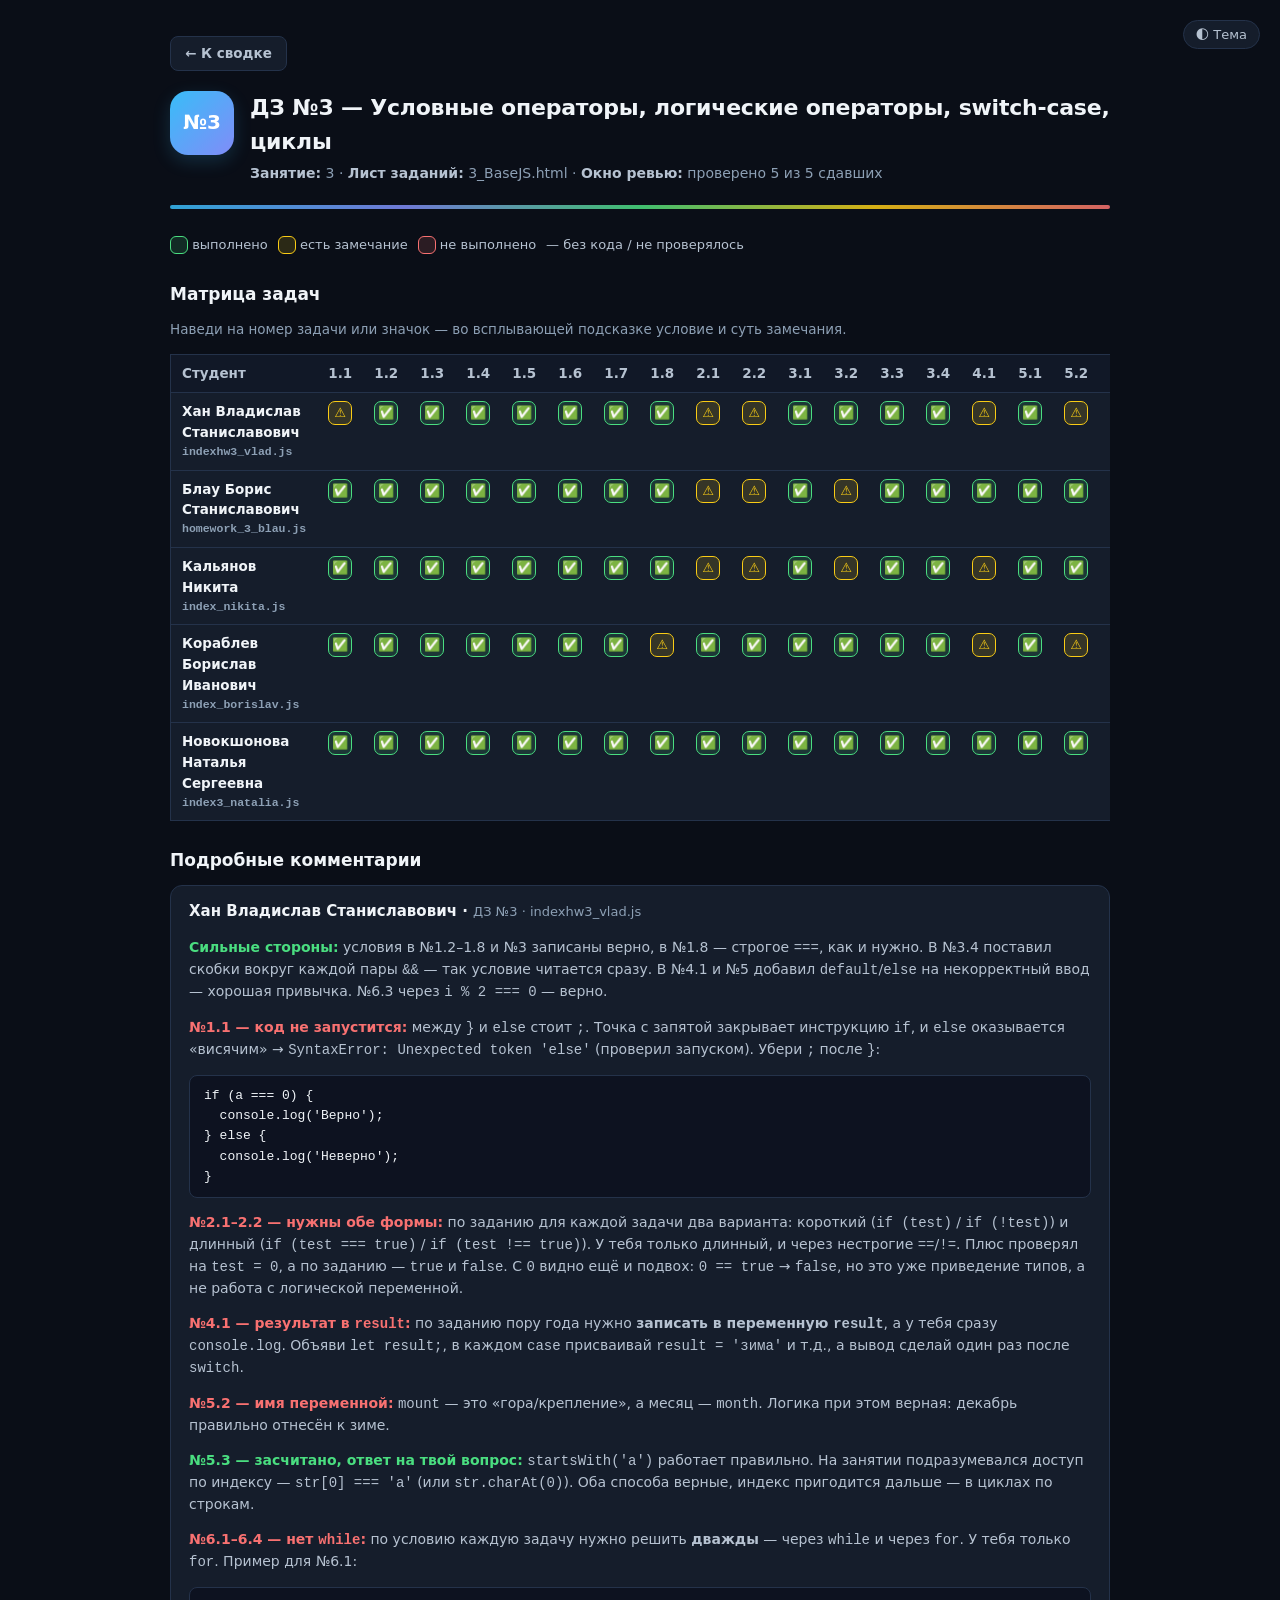
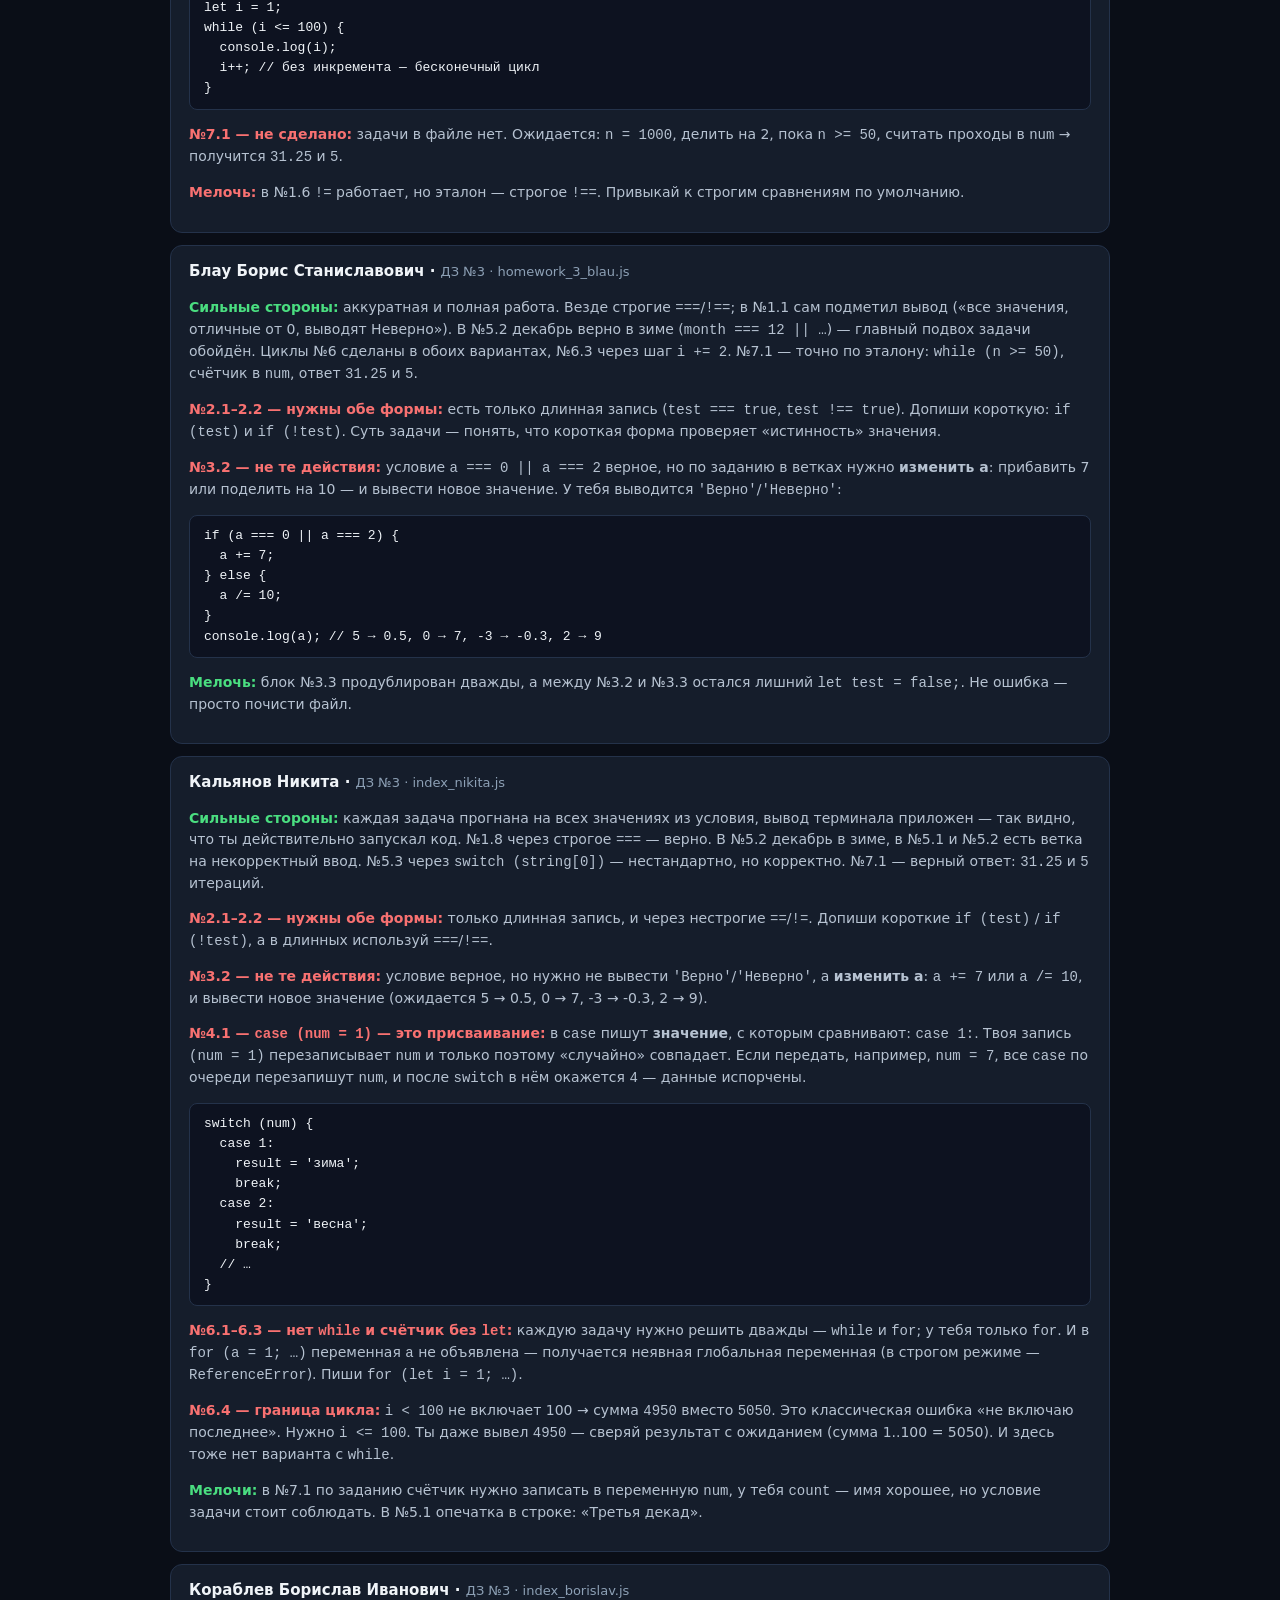
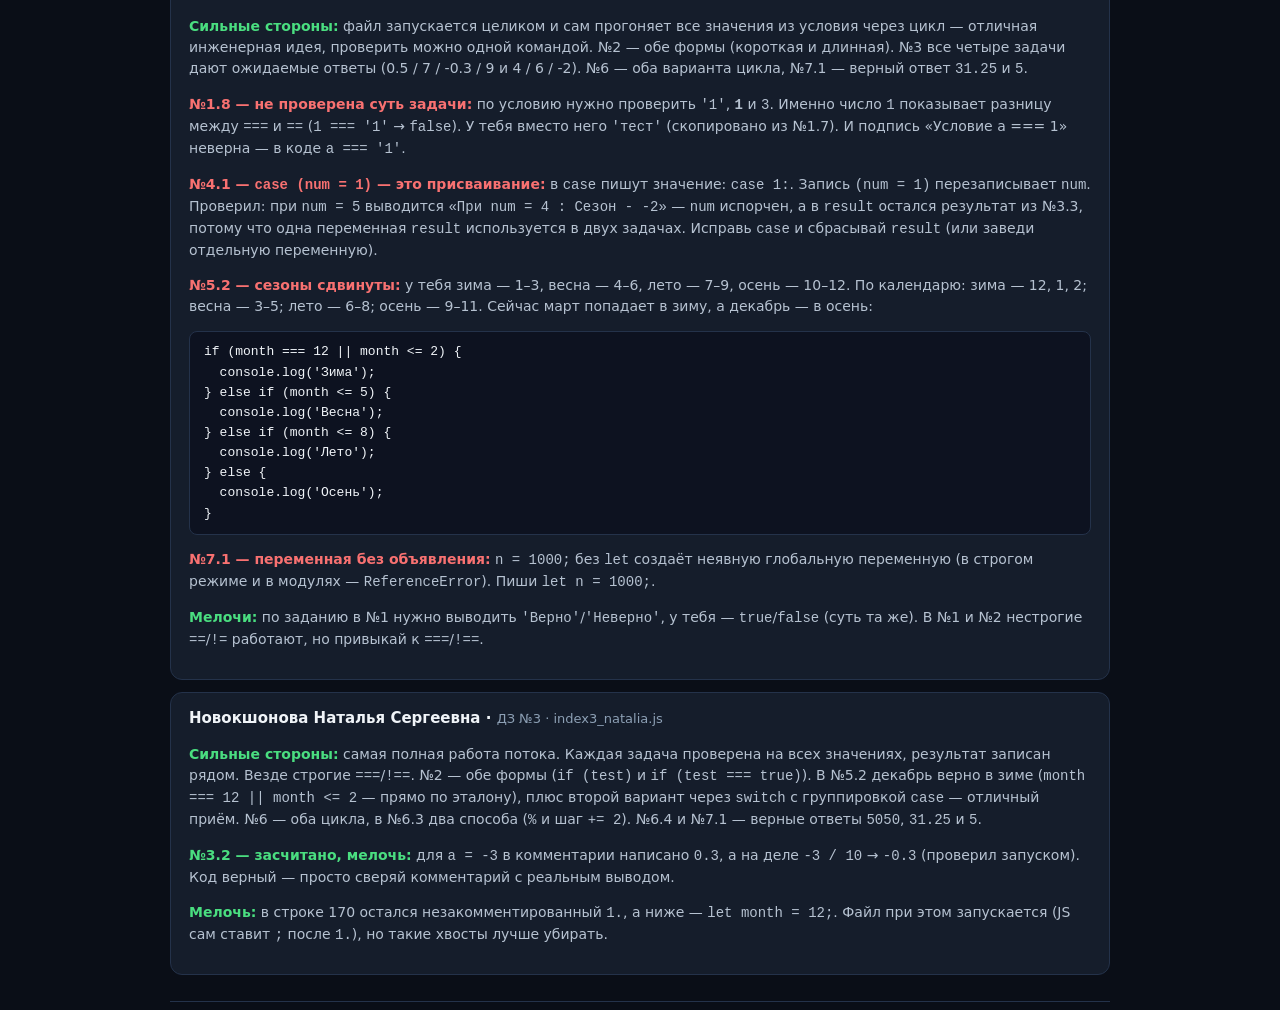
==== dz3.html @ 9e86eb5c "ДЗ №3: проверка и ревью; добавлен dz3.html, обновлён дашборд Co-Authored-By: Claude Opus 5.5 <norepl" ====
<!DOCTYPE html>
<html lang="ru">
<head>
<meta charset="UTF-8">
<meta name="viewport" content="width=device-width, initial-scale=1.0">
<title>ДЗ №3 — Ревью JavaScript LAD 2026</title>
<style>
  :root {
    --bg-primary: #0a0e17;
    --bg-secondary: #111827;
    --bg-card: #151d2b;
    --text-primary: #f0f4f8;
    --text-secondary: #b6c2d1;
    --text-muted: #8da0b5;
    --border: #24324a;
    --accent-blue: #38bdf8;
    --accent-purple: #818cf8;
    --accent-green: #4ade80;
    --accent-yellow: #facc15;
    --accent-red: #f87171;
    --code-bg: #0d1220;
    --ok-bg: rgba(74, 222, 128, .14);
    --warn-bg: rgba(250, 204, 21, .14);
    --bad-bg: rgba(248, 113, 113, .14);
    --row-hover: #1a2332;
    --font-sans: system-ui, -apple-system, 'Segoe UI', Roboto, 'Helvetica Neue', sans-serif;
    --font-mono: ui-monospace, 'JetBrains Mono', 'Cascadia Code', Consolas, monospace;
  }
  :root[data-theme="light"] {
    --bg-primary: #f7f9fc;
    --bg-secondary: #eef2f7;
    --bg-card: #ffffff;
    --text-primary: #101828;
    --text-secondary: #344054;
    --text-muted: #667085;
    --border: #d0d5dd;
    --accent-blue: #0b7ecf;
    --accent-purple: #5b21b6;
    --accent-green: #0d8a3d;
    --accent-yellow: #b5740a;
    --accent-red: #c42318;
    --code-bg: #f3f6fa;
    --ok-bg: rgba(13, 138, 61, .10);
    --warn-bg: rgba(181, 116, 10, .10);
    --bad-bg: rgba(196, 35, 24, .10);
    --row-hover: #e6ebf3;
  }
  * { box-sizing: border-box; }
  body {
    margin: 0;
    font-family: var(--font-sans);
    background: var(--bg-primary);
    color: var(--text-primary);
    line-height: 1.55;
  }
  .sheet { max-width: 980px; margin: 0 auto; padding: 36px 20px; }

  .theme-toggle {
    position: fixed; right: 20px; top: 20px;
    border: 1px solid var(--border); background: var(--bg-card); color: var(--text-secondary);
    border-radius: 999px; padding: 6px 12px; cursor: pointer;
    font-size: 13px; font-family: var(--font-sans);
  }
  .theme-toggle:hover { color: var(--accent-blue); }

  .back-link {
    display: inline-flex; align-items: center; gap: 6px;
    margin: 0 0 20px; padding: 6px 14px; font-size: 13.5px; font-weight: 600;
    color: var(--text-secondary); background: var(--bg-card); border: 1px solid var(--border);
    border-radius: 8px; text-decoration: none; cursor: pointer;
  }
  .back-link:hover { color: var(--accent-blue); }

  .header { display: flex; gap: 16px; align-items: flex-start; }
  .badge {
    flex: 0 0 auto; width: 64px; height: 64px; border-radius: 18px;
    display: flex; align-items: center; justify-content: center;
    font-weight: 800; font-size: 20px; color: #fff;
    background: linear-gradient(135deg, var(--accent-blue), var(--accent-purple));
    box-shadow: 0 6px 18px rgba(56, 189, 248, .18);
  }
  .header-body h1 { font-size: 22px; font-weight: 800; margin: 0 0 4px; letter-spacing: -.01em; }
  .meta { font-size: 14px; color: var(--text-muted); margin: 0; }
  .meta strong { color: var(--text-secondary); font-weight: 600; }
  .header-rule {
    height: 4px; margin: 20px 0 26px;
    background: linear-gradient(90deg, var(--accent-blue), var(--accent-purple),
                var(--accent-green), var(--accent-yellow), var(--accent-red));
    border-radius: 2px; opacity: .85;
  }

  .legend { display: flex; gap: 10px; flex-wrap: wrap; font-size: 13px; color: var(--text-secondary); margin-bottom: 16px; }
  .legend .key { display: inline-block; width: 18px; height: 18px; border-radius: 6px; vertical-align: middle; }
  .legend .key.ok { background: var(--ok-bg); border: 1px solid var(--accent-green); }
  .legend .key.warn { background: var(--warn-bg); border: 1px solid var(--accent-yellow); }
  .legend .key.bad { background: var(--bad-bg); border: 1px solid var(--accent-red); }

  h2.section { display: flex; align-items: center; gap: 10px; font-size: 17px; font-weight: 700; margin: 26px 0 12px; }
  .hint-line { font-size: 13.5px; color: var(--text-muted); margin: 4px 0 14px; }

  .table-scroll { overflow-x: auto; }

  table { width: 100%; border-collapse: collapse; font-size: 13.5px; background: var(--bg-card); border: 1px solid var(--border); }
  th, td { padding: 8px 11px; text-align: left; vertical-align: top; }
  thead th { background: var(--bg-secondary); color: var(--text-secondary); font-weight: 700; border-bottom: 1px solid var(--border); }
  tbody tr { border-bottom: 1px solid var(--border); }
  tbody tr:last-child { border-bottom: none; }
  tbody tr:hover { background: var(--row-hover); }

  td.student { font-weight: 700; }
  td.student .file { display: block; font-size: 11.5px; color: var(--text-muted); font-family: var(--font-mono); }
  th.tsk { width: 46px; text-align: center; }
  td.tsk { text-align: center; }
  td.tsk .st { display: inline-block; width: 24px; height: 24px; line-height: 22px; border-radius: 7px; font-size: 13px; }
  .st.ok   { background: var(--ok-bg);   color: var(--accent-green);  border: 1px solid var(--accent-green); }
  .st.warn { background: var(--warn-bg); color: var(--accent-yellow); border: 1px solid var(--accent-yellow); }
  .st.bad  { background: var(--bad-bg);  color: var(--accent-red);    border: 1px solid var(--accent-red); }
  .st.na   { background: transparent; color: var(--text-muted); border: 1px dashed var(--border); }
  td.comment { min-width: 220px; font-size: 13px; color: var(--text-secondary); }
  td.comment code {
    font-family: var(--font-mono); font-size: .88em;
    background: var(--code-bg); color: var(--accent-blue);
    border: 1px solid var(--border); border-radius: 5px; padding: 0 5px; white-space: nowrap;
  }

  .student-block { background: var(--bg-card); border: 1px solid var(--border); border-radius: 12px; padding: 14px 18px; margin: 12px 0; }
  .student-block h3 { font-size: 15px; font-weight: 700; margin: 0 0 8px; }
  .student-block h3 .who { color: var(--text-primary); }
  .student-block h3 .ctx { color: var(--text-muted); font-weight: 500; font-size: 13px; }
  .student-block p, .student-block li { font-size: 14px; color: var(--text-secondary); line-height: 1.5; }
  pre {
    margin: 8px 0; overflow-x: auto;
    background: var(--code-bg); border: 1px solid var(--border); border-radius: 8px;
    padding: 10px 14px; font-family: var(--font-mono); font-size: 13px; line-height: 1.55;
  }
  pre code { font-family: var(--font-mono); color: var(--text-primary); }
  .note-title { font-weight: 700; color: var(--accent-red); }
  .note-title.strong { color: var(--accent-green); }

  footer { margin-top: 26px; padding-top: 12px; border-top: 1px solid var(--border); font-size: 13px; color: var(--text-muted); }
</style>
</head>
<body>

<div class="sheet">
  <button class="theme-toggle" id="themeToggle" type="button" title="Переключить тему">🌓 Тема</button>

  <a class="back-link" href="review.html">← К сводке</a>

  <header class="header">
    <div class="badge">№3</div>
    <div class="header-body">
      <h1>ДЗ №3 — Условные операторы, логические операторы, switch-case, циклы</h1>
      <p class="meta"><strong>Занятие:</strong> 3 · <strong>Лист заданий:</strong> 3_BaseJS.html · <strong>Окно ревью:</strong> проверено 5 из 5 сдавших</p>
    </div>
  </header>
  <div class="header-rule"></div>

  <div class="legend">
    <span><span class="key ok"></span> выполнено</span>
    <span><span class="key warn"></span> есть замечание</span>
    <span><span class="key bad"></span> не выполнено</span>
    <span>— без кода / не проверялось</span>
  </div>

  <h2 class="section">Матрица задач</h2>
  <p class="hint-line">Наведи на номер задачи или значок — во всплывающей подсказке условие и суть замечания.</p>
  <div class="table-scroll">
    <table>
      <thead>
        <tr>
          <th>Студент</th>
          <th class="tsk" title="a равна нулю">1.1</th>
          <th class="tsk" title="a больше нуля">1.2</th>
          <th class="tsk" title="a меньше нуля">1.3</th>
          <th class="tsk" title="a ≥ 0">1.4</th>
          <th class="tsk" title="a ≤ 0">1.5</th>
          <th class="tsk" title="a не равна нулю">1.6</th>
          <th class="tsk" title="a равна 'test'">1.7</th>
          <th class="tsk" title="a === '1' (значение и тип)">1.8</th>
          <th class="tsk" title="test равна true — две формы">2.1</th>
          <th class="tsk" title="test не равна true — две формы">2.2</th>
          <th class="tsk" title="0 &lt; a &lt; 5">3.1</th>
          <th class="tsk" title="a = 0 или 2 → +7, иначе /10">3.2</th>
          <th class="tsk" title="a ≤ 1 и b ≥ 3 → сумма, иначе разность">3.3</th>
          <th class="tsk" title="составное || и два &amp;&amp;">3.4</th>
          <th class="tsk" title="switch: num → пора года в result">4.1</th>
          <th class="tsk" title="декада месяца">5.1</th>
          <th class="tsk" title="пора года по месяцу">5.2</th>
          <th class="tsk" title="первый символ строки">5.3</th>
          <th class="tsk" title="1..100 — while и for">6.1</th>
          <th class="tsk" title="11..33 — while и for">6.2</th>
          <th class="tsk" title="чётные 0..100 — while и for">6.3</th>
          <th class="tsk" title="сумма 1..100 — while и for">6.4</th>
          <th class="tsk" title="1000 / 2, пока ≥ 50; итерации в num">7.1</th>
          <th>Комментарий</th>
        </tr>
      </thead>
      <tbody>
        <tr>
          <td class="student">Хан Владислав Станиславович<span class="file">indexhw3_vlad.js</span></td>
          <td class="tsk"><span class="st warn" title="};  перед else → SyntaxError">⚠️</span></td>
          <td class="tsk"><span class="st ok">✅</span></td>
          <td class="tsk"><span class="st ok">✅</span></td>
          <td class="tsk"><span class="st ok">✅</span></td>
          <td class="tsk"><span class="st ok">✅</span></td>
          <td class="tsk"><span class="st ok">✅</span></td>
          <td class="tsk"><span class="st ok">✅</span></td>
          <td class="tsk"><span class="st ok">✅</span></td>
          <td class="tsk"><span class="st warn" title="только длинная форма, через ==">⚠️</span></td>
          <td class="tsk"><span class="st warn" title="только длинная форма, через !=">⚠️</span></td>
          <td class="tsk"><span class="st ok">✅</span></td>
          <td class="tsk"><span class="st ok">✅</span></td>
          <td class="tsk"><span class="st ok">✅</span></td>
          <td class="tsk"><span class="st ok">✅</span></td>
          <td class="tsk"><span class="st warn" title="console.log вместо записи в result">⚠️</span></td>
          <td class="tsk"><span class="st ok">✅</span></td>
          <td class="tsk"><span class="st warn" title="mount вместо month">⚠️</span></td>
          <td class="tsk"><span class="st ok">✅</span></td>
          <td class="tsk"><span class="st warn" title="только for, нет while">⚠️</span></td>
          <td class="tsk"><span class="st warn" title="только for, нет while">⚠️</span></td>
          <td class="tsk"><span class="st warn" title="только for, нет while">⚠️</span></td>
          <td class="tsk"><span class="st warn" title="только for, нет while">⚠️</span></td>
          <td class="tsk"><span class="st bad" title="задача не решена">❌</span></td>
          <td class="comment">№1.1 не запустится; №2 — одна форма; №6 — нет while; №7.1 нет.</td>
        </tr>
        <tr>
          <td class="student">Блау Борис Станиславович<span class="file">homework_3_blau.js</span></td>
          <td class="tsk"><span class="st ok">✅</span></td>
          <td class="tsk"><span class="st ok">✅</span></td>
          <td class="tsk"><span class="st ok">✅</span></td>
          <td class="tsk"><span class="st ok">✅</span></td>
          <td class="tsk"><span class="st ok">✅</span></td>
          <td class="tsk"><span class="st ok">✅</span></td>
          <td class="tsk"><span class="st ok">✅</span></td>
          <td class="tsk"><span class="st ok">✅</span></td>
          <td class="tsk"><span class="st warn" title="только длинная форма">⚠️</span></td>
          <td class="tsk"><span class="st warn" title="только длинная форма">⚠️</span></td>
          <td class="tsk"><span class="st ok">✅</span></td>
          <td class="tsk"><span class="st warn" title="выводит Верно/Неверно вместо a + 7 / a / 10">⚠️</span></td>
          <td class="tsk"><span class="st ok">✅</span></td>
          <td class="tsk"><span class="st ok">✅</span></td>
          <td class="tsk"><span class="st ok">✅</span></td>
          <td class="tsk"><span class="st ok">✅</span></td>
          <td class="tsk"><span class="st ok">✅</span></td>
          <td class="tsk"><span class="st ok">✅</span></td>
          <td class="tsk"><span class="st ok">✅</span></td>
          <td class="tsk"><span class="st ok">✅</span></td>
          <td class="tsk"><span class="st ok">✅</span></td>
          <td class="tsk"><span class="st ok">✅</span></td>
          <td class="tsk"><span class="st ok">✅</span></td>
          <td class="comment">Сильная работа; №2 — одна форма, №3.2 — не те действия.</td>
        </tr>
        <tr>
          <td class="student">Кальянов Никита<span class="file">index_nikita.js</span></td>
          <td class="tsk"><span class="st ok">✅</span></td>
          <td class="tsk"><span class="st ok">✅</span></td>
          <td class="tsk"><span class="st ok">✅</span></td>
          <td class="tsk"><span class="st ok">✅</span></td>
          <td class="tsk"><span class="st ok">✅</span></td>
          <td class="tsk"><span class="st ok">✅</span></td>
          <td class="tsk"><span class="st ok">✅</span></td>
          <td class="tsk"><span class="st ok">✅</span></td>
          <td class="tsk"><span class="st warn" title="только длинная форма, через ==">⚠️</span></td>
          <td class="tsk"><span class="st warn" title="только длинная форма, через !=">⚠️</span></td>
          <td class="tsk"><span class="st ok">✅</span></td>
          <td class="tsk"><span class="st warn" title="выводит Верно/Неверно вместо a + 7 / a / 10">⚠️</span></td>
          <td class="tsk"><span class="st ok">✅</span></td>
          <td class="tsk"><span class="st ok">✅</span></td>
          <td class="tsk"><span class="st warn" title="case (num = 1) — присваивание, а не значение">⚠️</span></td>
          <td class="tsk"><span class="st ok">✅</span></td>
          <td class="tsk"><span class="st ok">✅</span></td>
          <td class="tsk"><span class="st ok">✅</span></td>
          <td class="tsk"><span class="st warn" title="только for; a без let">⚠️</span></td>
          <td class="tsk"><span class="st warn" title="только for; a без let">⚠️</span></td>
          <td class="tsk"><span class="st warn" title="только for; a без let">⚠️</span></td>
          <td class="tsk"><span class="st warn" title="i &lt; 100 → 4950 вместо 5050; только for">⚠️</span></td>
          <td class="tsk"><span class="st ok">✅</span></td>
          <td class="comment">№2, №3.2, №4.1, №6 — замечания; №6.4 — граница цикла.</td>
        </tr>
        <tr>
          <td class="student">Кораблев Борислав Иванович<span class="file">index_borislav.js</span></td>
          <td class="tsk"><span class="st ok">✅</span></td>
          <td class="tsk"><span class="st ok">✅</span></td>
          <td class="tsk"><span class="st ok">✅</span></td>
          <td class="tsk"><span class="st ok">✅</span></td>
          <td class="tsk"><span class="st ok">✅</span></td>
          <td class="tsk"><span class="st ok">✅</span></td>
          <td class="tsk"><span class="st ok">✅</span></td>
          <td class="tsk"><span class="st warn" title="не проверено число 1 — суть задачи">⚠️</span></td>
          <td class="tsk"><span class="st ok">✅</span></td>
          <td class="tsk"><span class="st ok">✅</span></td>
          <td class="tsk"><span class="st ok">✅</span></td>
          <td class="tsk"><span class="st ok">✅</span></td>
          <td class="tsk"><span class="st ok">✅</span></td>
          <td class="tsk"><span class="st ok">✅</span></td>
          <td class="tsk"><span class="st warn" title="case (num = 1) — присваивание; result «протекает»">⚠️</span></td>
          <td class="tsk"><span class="st ok">✅</span></td>
          <td class="tsk"><span class="st warn" title="сезоны сдвинуты: март — зима, декабрь — осень">⚠️</span></td>
          <td class="tsk"><span class="st ok">✅</span></td>
          <td class="tsk"><span class="st ok">✅</span></td>
          <td class="tsk"><span class="st ok">✅</span></td>
          <td class="tsk"><span class="st ok">✅</span></td>
          <td class="tsk"><span class="st ok">✅</span></td>
          <td class="tsk"><span class="st warn" title="n = 1000 без let">⚠️</span></td>
          <td class="comment">Всё в одном прогоне; №1.8, №4.1, №5.2, №7.1 — замечания.</td>
        </tr>
        <tr>
          <td class="student">Новокшонова Наталья Сергеевна<span class="file">index3_natalia.js</span></td>
          <td class="tsk"><span class="st ok">✅</span></td>
          <td class="tsk"><span class="st ok">✅</span></td>
          <td class="tsk"><span class="st ok">✅</span></td>
          <td class="tsk"><span class="st ok">✅</span></td>
          <td class="tsk"><span class="st ok">✅</span></td>
          <td class="tsk"><span class="st ok">✅</span></td>
          <td class="tsk"><span class="st ok">✅</span></td>
          <td class="tsk"><span class="st ok">✅</span></td>
          <td class="tsk"><span class="st ok">✅</span></td>
          <td class="tsk"><span class="st ok">✅</span></td>
          <td class="tsk"><span class="st ok">✅</span></td>
          <td class="tsk"><span class="st ok">✅</span></td>
          <td class="tsk"><span class="st ok">✅</span></td>
          <td class="tsk"><span class="st ok">✅</span></td>
          <td class="tsk"><span class="st ok">✅</span></td>
          <td class="tsk"><span class="st ok">✅</span></td>
          <td class="tsk"><span class="st ok">✅</span></td>
          <td class="tsk"><span class="st ok">✅</span></td>
          <td class="tsk"><span class="st ok">✅</span></td>
          <td class="tsk"><span class="st ok">✅</span></td>
          <td class="tsk"><span class="st ok">✅</span></td>
          <td class="tsk"><span class="st ok">✅</span></td>
          <td class="tsk"><span class="st ok">✅</span></td>
          <td class="comment">Лучшая работа потока; всё засчитано, мелочь по №3.2.</td>
        </tr>
      </tbody>
    </table>
  </div>

  <h2 class="section">Подробные комментарии</h2>

  <div class="student-block">
    <h3><span class="who">Хан Владислав Станиславович</span> · <span class="ctx">ДЗ №3 · indexhw3_vlad.js</span></h3>

    <p><span class="note-title strong">Сильные стороны:</span> условия в №1.2–1.8 и №3 записаны верно, в №1.8 — строгое <code>===</code>, как и нужно. В №3.4 поставил скобки вокруг каждой пары <code>&amp;&amp;</code> — так условие читается сразу. В №4.1 и №5 добавил <code>default</code>/<code>else</code> на некорректный ввод — хорошая привычка. №6.3 через <code>i % 2 === 0</code> — верно.</p>

    <p><span class="note-title">№1.1 — код не запустится:</span> между <code>}</code> и <code>else</code> стоит <code>;</code>. Точка с запятой закрывает инструкцию <code>if</code>, и <code>else</code> оказывается «висячим» → <code>SyntaxError: Unexpected token 'else'</code> (проверил запуском). Убери <code>;</code> после <code>}</code>:</p>
    <pre><code>if (a === 0) {
  console.log('Верно');
} else {
  console.log('Неверно');
}</code></pre>

    <p><span class="note-title">№2.1–2.2 — нужны обе формы:</span> по заданию для каждой задачи два варианта: короткий (<code>if (test)</code> / <code>if (!test)</code>) и длинный (<code>if (test === true)</code> / <code>if (test !== true)</code>). У тебя только длинный, и через нестрогие <code>==</code>/<code>!=</code>. Плюс проверял на <code>test = 0</code>, а по заданию — <code>true</code> и <code>false</code>. С <code>0</code> видно ещё и подвох: <code>0 == true</code> → <code>false</code>, но это уже приведение типов, а не работа с логической переменной.</p>

    <p><span class="note-title">№4.1 — результат в <code>result</code>:</span> по заданию пору года нужно <strong>записать в переменную <code>result</code></strong>, а у тебя сразу <code>console.log</code>. Объяви <code>let result;</code>, в каждом <code>case</code> присваивай <code>result = 'зима'</code> и т.д., а вывод сделай один раз после <code>switch</code>.</p>

    <p><span class="note-title">№5.2 — имя переменной:</span> <code>mount</code> — это «гора/крепление», а месяц — <code>month</code>. Логика при этом верная: декабрь правильно отнесён к зиме.</p>

    <p><span class="note-title strong">№5.3 — засчитано, ответ на твой вопрос:</span> <code>startsWith('a')</code> работает правильно. На занятии подразумевался доступ по индексу — <code>str[0] === 'a'</code> (или <code>str.charAt(0)</code>). Оба способа верные, индекс пригодится дальше — в циклах по строкам.</p>

    <p><span class="note-title">№6.1–6.4 — нет <code>while</code>:</span> по условию каждую задачу нужно решить <strong>дважды</strong> — через <code>while</code> и через <code>for</code>. У тебя только <code>for</code>. Пример для №6.1:</p>
    <pre><code>let i = 1;
while (i &lt;= 100) {
  console.log(i);
  i++; // без инкремента — бесконечный цикл
}</code></pre>

    <p><span class="note-title">№7.1 — не сделано:</span> задачи в файле нет. Ожидается: <code>n = 1000</code>, делить на 2, пока <code>n &gt;= 50</code>, считать проходы в <code>num</code> → получится <code>31.25</code> и <code>5</code>.</p>

    <p><span class="note-title">Мелочь:</span> в №1.6 <code>!=</code> работает, но эталон — строгое <code>!==</code>. Привыкай к строгим сравнениям по умолчанию.</p>
  </div>

  <div class="student-block">
    <h3><span class="who">Блау Борис Станиславович</span> · <span class="ctx">ДЗ №3 · homework_3_blau.js</span></h3>

    <p><span class="note-title strong">Сильные стороны:</span> аккуратная и полная работа. Везде строгие <code>===</code>/<code>!==</code>; в №1.1 сам подметил вывод («все значения, отличные от 0, выводят Неверно»). В №5.2 декабрь верно в зиме (<code>month === 12 || …</code>) — главный подвох задачи обойдён. Циклы №6 сделаны в обоих вариантах, №6.3 через шаг <code>i += 2</code>. №7.1 — точно по эталону: <code>while (n &gt;= 50)</code>, счётчик в <code>num</code>, ответ <code>31.25</code> и <code>5</code>.</p>

    <p><span class="note-title">№2.1–2.2 — нужны обе формы:</span> есть только длинная запись (<code>test === true</code>, <code>test !== true</code>). Допиши короткую: <code>if (test)</code> и <code>if (!test)</code>. Суть задачи — понять, что короткая форма проверяет «истинность» значения.</p>

    <p><span class="note-title">№3.2 — не те действия:</span> условие <code>a === 0 || a === 2</code> верное, но по заданию в ветках нужно <strong>изменить a</strong>: прибавить 7 или поделить на 10 — и вывести новое значение. У тебя выводится <code>'Верно'</code>/<code>'Неверно'</code>:</p>
    <pre><code>if (a === 0 || a === 2) {
  a += 7;
} else {
  a /= 10;
}
console.log(a); // 5 → 0.5, 0 → 7, -3 → -0.3, 2 → 9</code></pre>

    <p><span class="note-title strong">Мелочь:</span> блок №3.3 продублирован дважды, а между №3.2 и №3.3 остался лишний <code>let test = false;</code>. Не ошибка — просто почисти файл.</p>
  </div>

  <div class="student-block">
    <h3><span class="who">Кальянов Никита</span> · <span class="ctx">ДЗ №3 · index_nikita.js</span></h3>

    <p><span class="note-title strong">Сильные стороны:</span> каждая задача прогнана на всех значениях из условия, вывод терминала приложен — так видно, что ты действительно запускал код. №1.8 через строгое <code>===</code> — верно. В №5.2 декабрь в зиме, в №5.1 и №5.2 есть ветка на некорректный ввод. №5.3 через <code>switch (string[0])</code> — нестандартно, но корректно. №7.1 — верный ответ: <code>31.25</code> и <code>5</code> итераций.</p>

    <p><span class="note-title">№2.1–2.2 — нужны обе формы:</span> только длинная запись, и через нестрогие <code>==</code>/<code>!=</code>. Допиши короткие <code>if (test)</code> / <code>if (!test)</code>, а в длинных используй <code>===</code>/<code>!==</code>.</p>

    <p><span class="note-title">№3.2 — не те действия:</span> условие верное, но нужно не вывести <code>'Верно'</code>/<code>'Неверно'</code>, а <strong>изменить a</strong>: <code>a += 7</code> или <code>a /= 10</code>, и вывести новое значение (ожидается 5 → 0.5, 0 → 7, -3 → -0.3, 2 → 9).</p>

    <p><span class="note-title">№4.1 — <code>case (num = 1)</code> — это присваивание:</span> в <code>case</code> пишут <strong>значение</strong>, с которым сравнивают: <code>case 1:</code>. Твоя запись <code>(num = 1)</code> перезаписывает <code>num</code> и только поэтому «случайно» совпадает. Если передать, например, <code>num = 7</code>, все <code>case</code> по очереди перезапишут <code>num</code>, и после <code>switch</code> в нём окажется <code>4</code> — данные испорчены.</p>
    <pre><code>switch (num) {
  case 1:
    result = 'зима';
    break;
  case 2:
    result = 'весна';
    break;
  // …
}</code></pre>

    <p><span class="note-title">№6.1–6.3 — нет <code>while</code> и счётчик без <code>let</code>:</span> каждую задачу нужно решить дважды — <code>while</code> и <code>for</code>; у тебя только <code>for</code>. И в <code>for (a = 1; …)</code> переменная <code>a</code> не объявлена — получается неявная глобальная переменная (в строгом режиме — <code>ReferenceError</code>). Пиши <code>for (let i = 1; …)</code>.</p>

    <p><span class="note-title">№6.4 — граница цикла:</span> <code>i &lt; 100</code> не включает 100 → сумма <code>4950</code> вместо <code>5050</code>. Это классическая ошибка «не включаю последнее». Нужно <code>i &lt;= 100</code>. Ты даже вывел <code>4950</code> — сверяй результат с ожиданием (сумма 1..100 = 5050). И здесь тоже нет варианта с <code>while</code>.</p>

    <p><span class="note-title strong">Мелочи:</span> в №7.1 по заданию счётчик нужно записать в переменную <code>num</code>, у тебя <code>count</code> — имя хорошее, но условие задачи стоит соблюдать. В №5.1 опечатка в строке: «Третья декад».</p>
  </div>

  <div class="student-block">
    <h3><span class="who">Кораблев Борислав Иванович</span> · <span class="ctx">ДЗ №3 · index_borislav.js</span></h3>

    <p><span class="note-title strong">Сильные стороны:</span> файл запускается целиком и сам прогоняет все значения из условия через цикл — отличная инженерная идея, проверить можно одной командой. №2 — обе формы (короткая и длинная). №3 все четыре задачи дают ожидаемые ответы (0.5 / 7 / -0.3 / 9 и 4 / 6 / -2). №6 — оба варианта цикла, №7.1 — верный ответ <code>31.25</code> и <code>5</code>.</p>

    <p><span class="note-title">№1.8 — не проверена суть задачи:</span> по условию нужно проверить <code>'1'</code>, <strong><code>1</code></strong> и <code>3</code>. Именно число <code>1</code> показывает разницу между <code>===</code> и <code>==</code> (<code>1 === '1'</code> → <code>false</code>). У тебя вместо него <code>'тест'</code> (скопировано из №1.7). И подпись «Условие a === 1» неверна — в коде <code>a === '1'</code>.</p>

    <p><span class="note-title">№4.1 — <code>case (num = 1)</code> — это присваивание:</span> в <code>case</code> пишут значение: <code>case 1:</code>. Запись <code>(num = 1)</code> перезаписывает <code>num</code>. Проверил: при <code>num = 5</code> выводится <code>«При num = 4 : Сезон - -2»</code> — <code>num</code> испорчен, а в <code>result</code> остался результат из №3.3, потому что одна переменная <code>result</code> используется в двух задачах. Исправь <code>case</code> и сбрасывай <code>result</code> (или заведи отдельную переменную).</p>

    <p><span class="note-title">№5.2 — сезоны сдвинуты:</span> у тебя зима — 1–3, весна — 4–6, лето — 7–9, осень — 10–12. По календарю: зима — 12, 1, 2; весна — 3–5; лето — 6–8; осень — 9–11. Сейчас март попадает в зиму, а декабрь — в осень:</p>
    <pre><code>if (month === 12 || month &lt;= 2) {
  console.log('Зима');
} else if (month &lt;= 5) {
  console.log('Весна');
} else if (month &lt;= 8) {
  console.log('Лето');
} else {
  console.log('Осень');
}</code></pre>

    <p><span class="note-title">№7.1 — переменная без объявления:</span> <code>n = 1000;</code> без <code>let</code> создаёт неявную глобальную переменную (в строгом режиме и в модулях — <code>ReferenceError</code>). Пиши <code>let n = 1000;</code>.</p>

    <p><span class="note-title strong">Мелочи:</span> по заданию в №1 нужно выводить <code>'Верно'</code>/<code>'Неверно'</code>, у тебя — <code>true</code>/<code>false</code> (суть та же). В №1 и №2 нестрогие <code>==</code>/<code>!=</code> работают, но привыкай к <code>===</code>/<code>!==</code>.</p>
  </div>

  <div class="student-block">
    <h3><span class="who">Новокшонова Наталья Сергеевна</span> · <span class="ctx">ДЗ №3 · index3_natalia.js</span></h3>

    <p><span class="note-title strong">Сильные стороны:</span> самая полная работа потока. Каждая задача проверена на всех значениях, результат записан рядом. Везде строгие <code>===</code>/<code>!==</code>. №2 — обе формы (<code>if (test)</code> и <code>if (test === true)</code>). В №5.2 декабрь верно в зиме (<code>month === 12 || month &lt;= 2</code> — прямо по эталону), плюс второй вариант через <code>switch</code> с группировкой <code>case</code> — отличный приём. №6 — оба цикла, в №6.3 два способа (<code>%</code> и шаг <code>+= 2</code>). №6.4 и №7.1 — верные ответы <code>5050</code>, <code>31.25</code> и <code>5</code>.</p>

    <p><span class="note-title strong">№3.2 — засчитано, мелочь:</span> для <code>a = -3</code> в комментарии написано <code>0.3</code>, а на деле <code>-3 / 10</code> → <code>-0.3</code> (проверил запуском). Код верный — просто сверяй комментарий с реальным выводом.</p>

    <p><span class="note-title strong">Мелочь:</span> в строке 170 остался незакомментированный <code>1.</code>, а ниже — <code>let month = 12;</code>. Файл при этом запускается (JS сам ставит <code>;</code> после <code>1.</code>), но такие хвосты лучше убирать.</p>
  </div>

  <footer>JavaScript · LAD 2026 — Ревью ДЗ №3 · Последнее обновление: 2026-10-15</footer>
</div>

<script>
  (function () {
    var btn = document.getElementById('themeToggle');
    var root = document.documentElement;
    function apply(t) {
      root.dataset.theme = t;
      try { localStorage.setItem('hw-review-dz3-theme', t); } catch (e) {}
    }
    var saved = null;
    try { saved = localStorage.getItem('hw-review-dz3-theme'); } catch (e) {}
    if (saved === 'light') apply('light');
    btn.addEventListener('click', function () {
      apply(root.dataset.theme === 'light' ? 'dark' : 'light');
    });
  })();
</script>
</body>
</html>
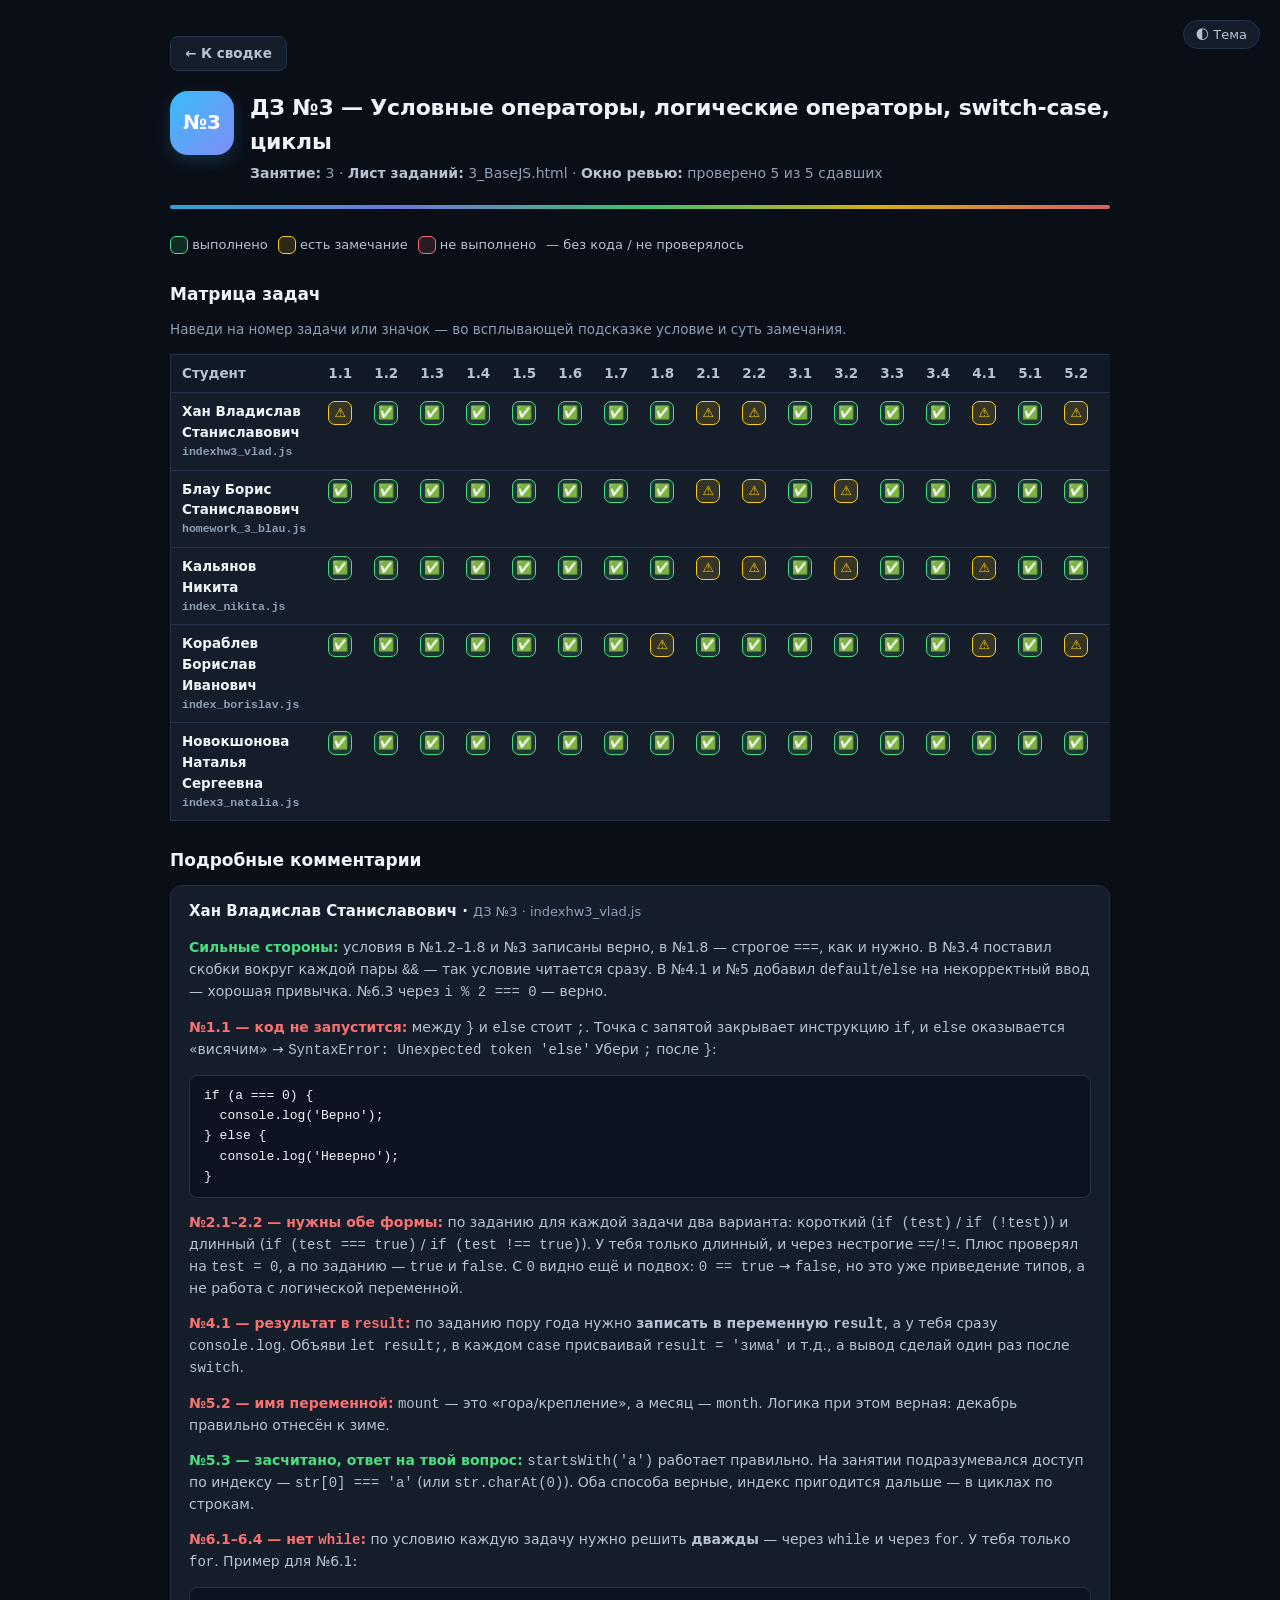
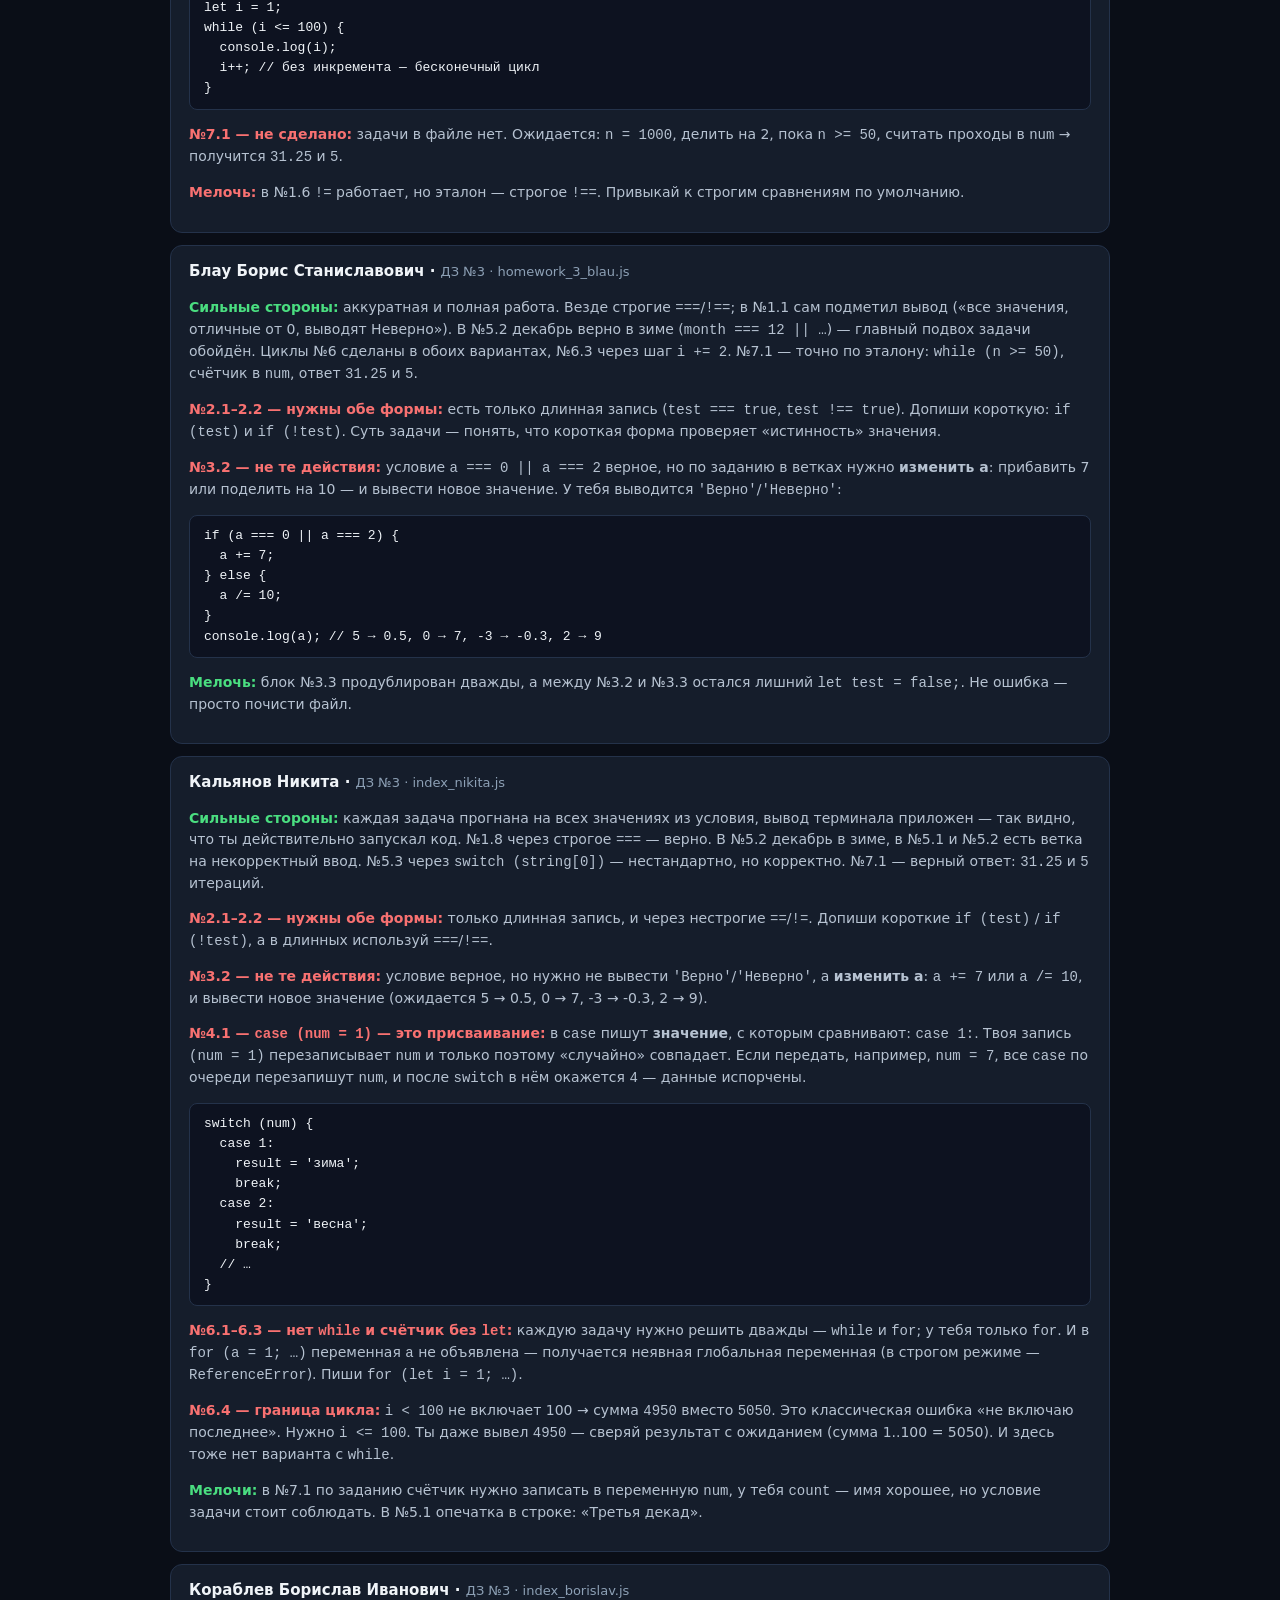
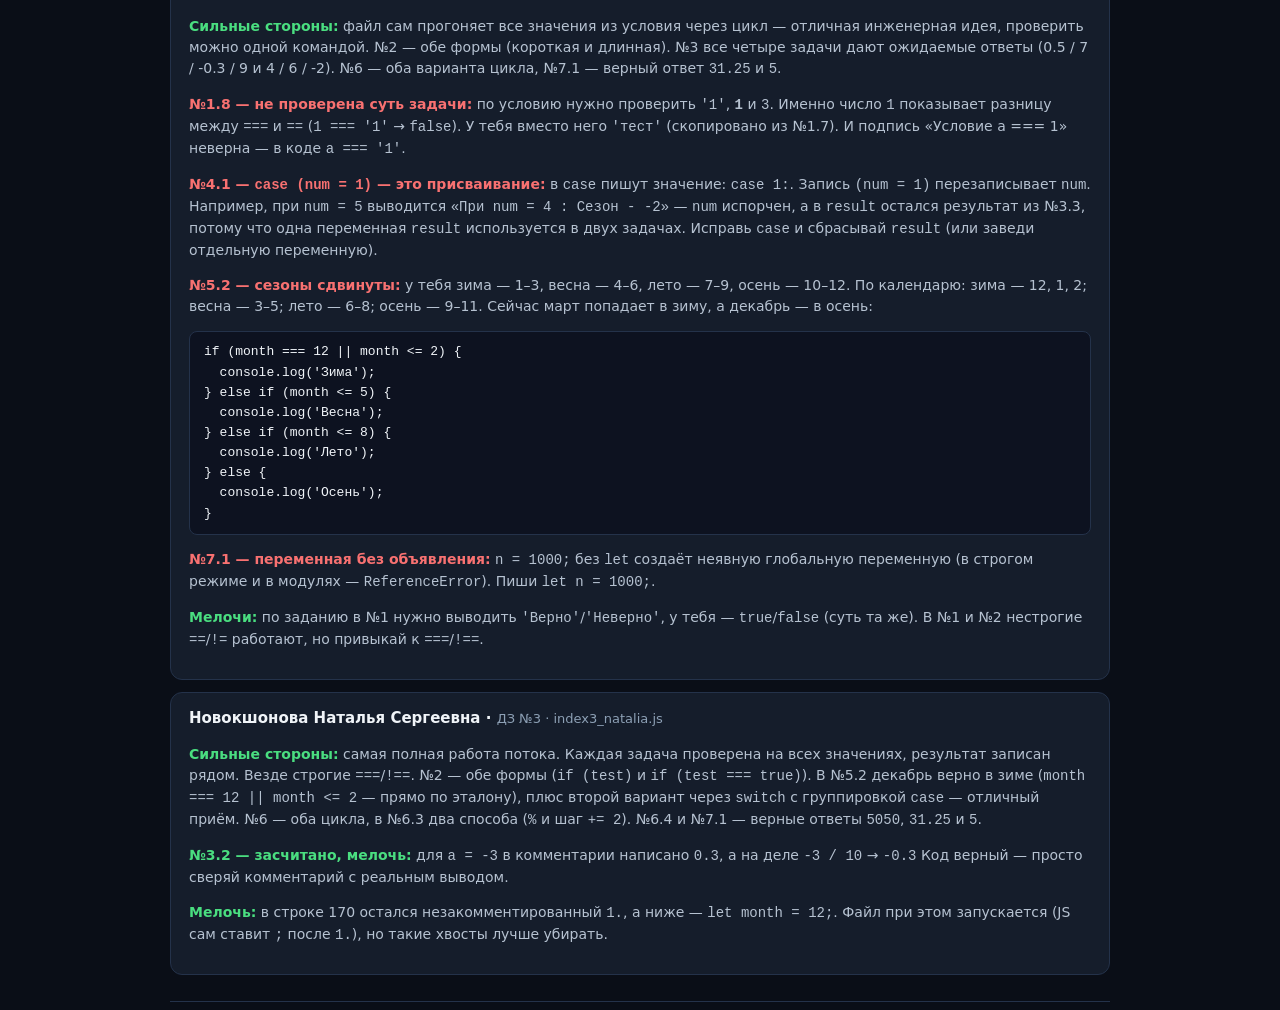
==== commit 0e3be8ae: "ДЗ №4: Борислав и Наталья проверены; правка формулировок в разборах Co-Authored-By: Claude Opus 5.5 " ====
--- a/dz3.html
+++ b/dz3.html
@@ -343,7 +343,7 @@
 
     <p><span class="note-title strong">Сильные стороны:</span> условия в №1.2–1.8 и №3 записаны верно, в №1.8 — строгое <code>===</code>, как и нужно. В №3.4 поставил скобки вокруг каждой пары <code>&amp;&amp;</code> — так условие читается сразу. В №4.1 и №5 добавил <code>default</code>/<code>else</code> на некорректный ввод — хорошая привычка. №6.3 через <code>i % 2 === 0</code> — верно.</p>
 
-    <p><span class="note-title">№1.1 — код не запустится:</span> между <code>}</code> и <code>else</code> стоит <code>;</code>. Точка с запятой закрывает инструкцию <code>if</code>, и <code>else</code> оказывается «висячим» → <code>SyntaxError: Unexpected token 'else'</code> (проверил запуском). Убери <code>;</code> после <code>}</code>:</p>
+    <p><span class="note-title">№1.1 — код не запустится:</span> между <code>}</code> и <code>else</code> стоит <code>;</code>. Точка с запятой закрывает инструкцию <code>if</code>, и <code>else</code> оказывается «висячим» → <code>SyntaxError: Unexpected token 'else'</code> Убери <code>;</code> после <code>}</code>:</p>
     <pre><code>if (a === 0) {
   console.log('Верно');
 } else {
@@ -418,11 +418,11 @@
   <div class="student-block">
     <h3><span class="who">Кораблев Борислав Иванович</span> · <span class="ctx">ДЗ №3 · index_borislav.js</span></h3>
 
-    <p><span class="note-title strong">Сильные стороны:</span> файл запускается целиком и сам прогоняет все значения из условия через цикл — отличная инженерная идея, проверить можно одной командой. №2 — обе формы (короткая и длинная). №3 все четыре задачи дают ожидаемые ответы (0.5 / 7 / -0.3 / 9 и 4 / 6 / -2). №6 — оба варианта цикла, №7.1 — верный ответ <code>31.25</code> и <code>5</code>.</p>
+    <p><span class="note-title strong">Сильные стороны:</span> файл сам прогоняет все значения из условия через цикл — отличная инженерная идея, проверить можно одной командой. №2 — обе формы (короткая и длинная). №3 все четыре задачи дают ожидаемые ответы (0.5 / 7 / -0.3 / 9 и 4 / 6 / -2). №6 — оба варианта цикла, №7.1 — верный ответ <code>31.25</code> и <code>5</code>.</p>
 
     <p><span class="note-title">№1.8 — не проверена суть задачи:</span> по условию нужно проверить <code>'1'</code>, <strong><code>1</code></strong> и <code>3</code>. Именно число <code>1</code> показывает разницу между <code>===</code> и <code>==</code> (<code>1 === '1'</code> → <code>false</code>). У тебя вместо него <code>'тест'</code> (скопировано из №1.7). И подпись «Условие a === 1» неверна — в коде <code>a === '1'</code>.</p>
 
-    <p><span class="note-title">№4.1 — <code>case (num = 1)</code> — это присваивание:</span> в <code>case</code> пишут значение: <code>case 1:</code>. Запись <code>(num = 1)</code> перезаписывает <code>num</code>. Проверил: при <code>num = 5</code> выводится <code>«При num = 4 : Сезон - -2»</code> — <code>num</code> испорчен, а в <code>result</code> остался результат из №3.3, потому что одна переменная <code>result</code> используется в двух задачах. Исправь <code>case</code> и сбрасывай <code>result</code> (или заведи отдельную переменную).</p>
+    <p><span class="note-title">№4.1 — <code>case (num = 1)</code> — это присваивание:</span> в <code>case</code> пишут значение: <code>case 1:</code>. Запись <code>(num = 1)</code> перезаписывает <code>num</code>. Например, при <code>num = 5</code> выводится <code>«При num = 4 : Сезон - -2»</code> — <code>num</code> испорчен, а в <code>result</code> остался результат из №3.3, потому что одна переменная <code>result</code> используется в двух задачах. Исправь <code>case</code> и сбрасывай <code>result</code> (или заведи отдельную переменную).</p>
 
     <p><span class="note-title">№5.2 — сезоны сдвинуты:</span> у тебя зима — 1–3, весна — 4–6, лето — 7–9, осень — 10–12. По календарю: зима — 12, 1, 2; весна — 3–5; лето — 6–8; осень — 9–11. Сейчас март попадает в зиму, а декабрь — в осень:</p>
     <pre><code>if (month === 12 || month &lt;= 2) {
@@ -445,7 +445,7 @@
 
     <p><span class="note-title strong">Сильные стороны:</span> самая полная работа потока. Каждая задача проверена на всех значениях, результат записан рядом. Везде строгие <code>===</code>/<code>!==</code>. №2 — обе формы (<code>if (test)</code> и <code>if (test === true)</code>). В №5.2 декабрь верно в зиме (<code>month === 12 || month &lt;= 2</code> — прямо по эталону), плюс второй вариант через <code>switch</code> с группировкой <code>case</code> — отличный приём. №6 — оба цикла, в №6.3 два способа (<code>%</code> и шаг <code>+= 2</code>). №6.4 и №7.1 — верные ответы <code>5050</code>, <code>31.25</code> и <code>5</code>.</p>
 
-    <p><span class="note-title strong">№3.2 — засчитано, мелочь:</span> для <code>a = -3</code> в комментарии написано <code>0.3</code>, а на деле <code>-3 / 10</code> → <code>-0.3</code> (проверил запуском). Код верный — просто сверяй комментарий с реальным выводом.</p>
+    <p><span class="note-title strong">№3.2 — засчитано, мелочь:</span> для <code>a = -3</code> в комментарии написано <code>0.3</code>, а на деле <code>-3 / 10</code> → <code>-0.3</code> Код верный — просто сверяй комментарий с реальным выводом.</p>
 
     <p><span class="note-title strong">Мелочь:</span> в строке 170 остался незакомментированный <code>1.</code>, а ниже — <code>let month = 12;</code>. Файл при этом запускается (JS сам ставит <code>;</code> после <code>1.</code>), но такие хвосты лучше убирать.</p>
   </div>
